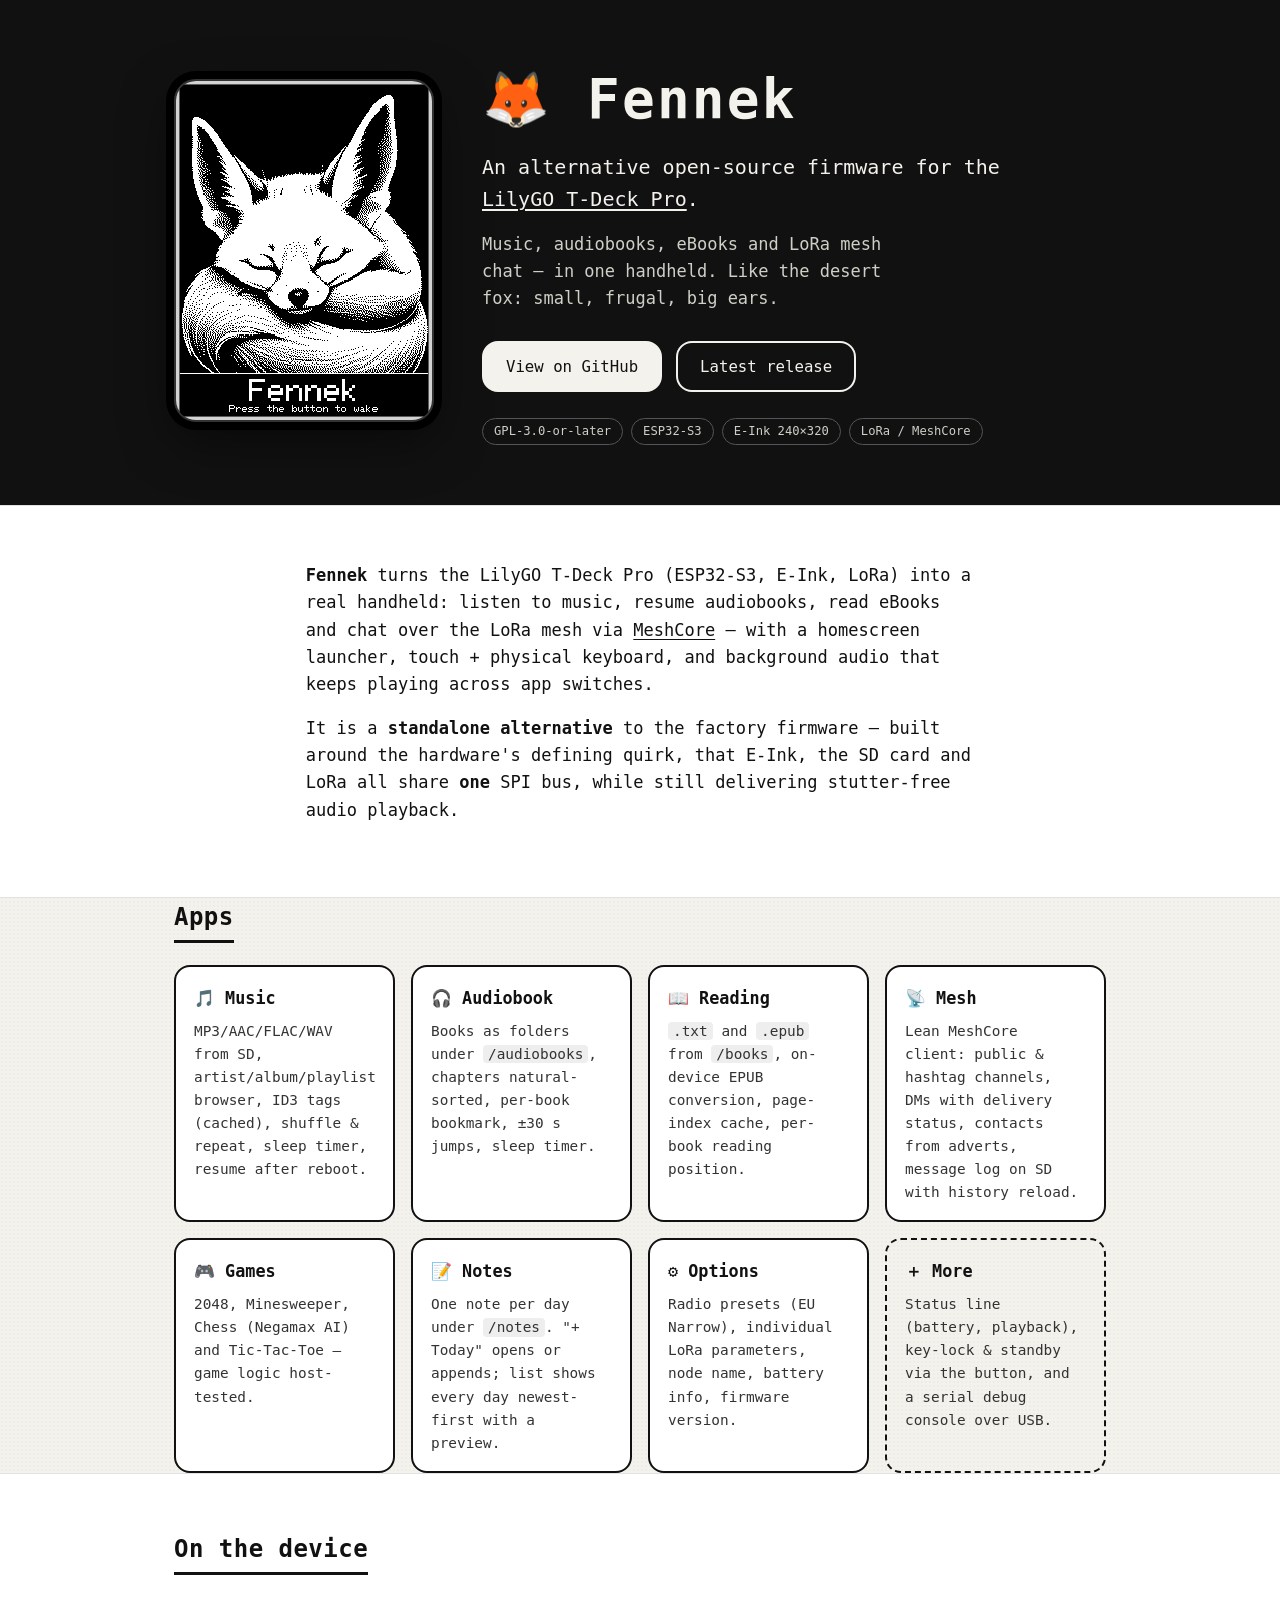
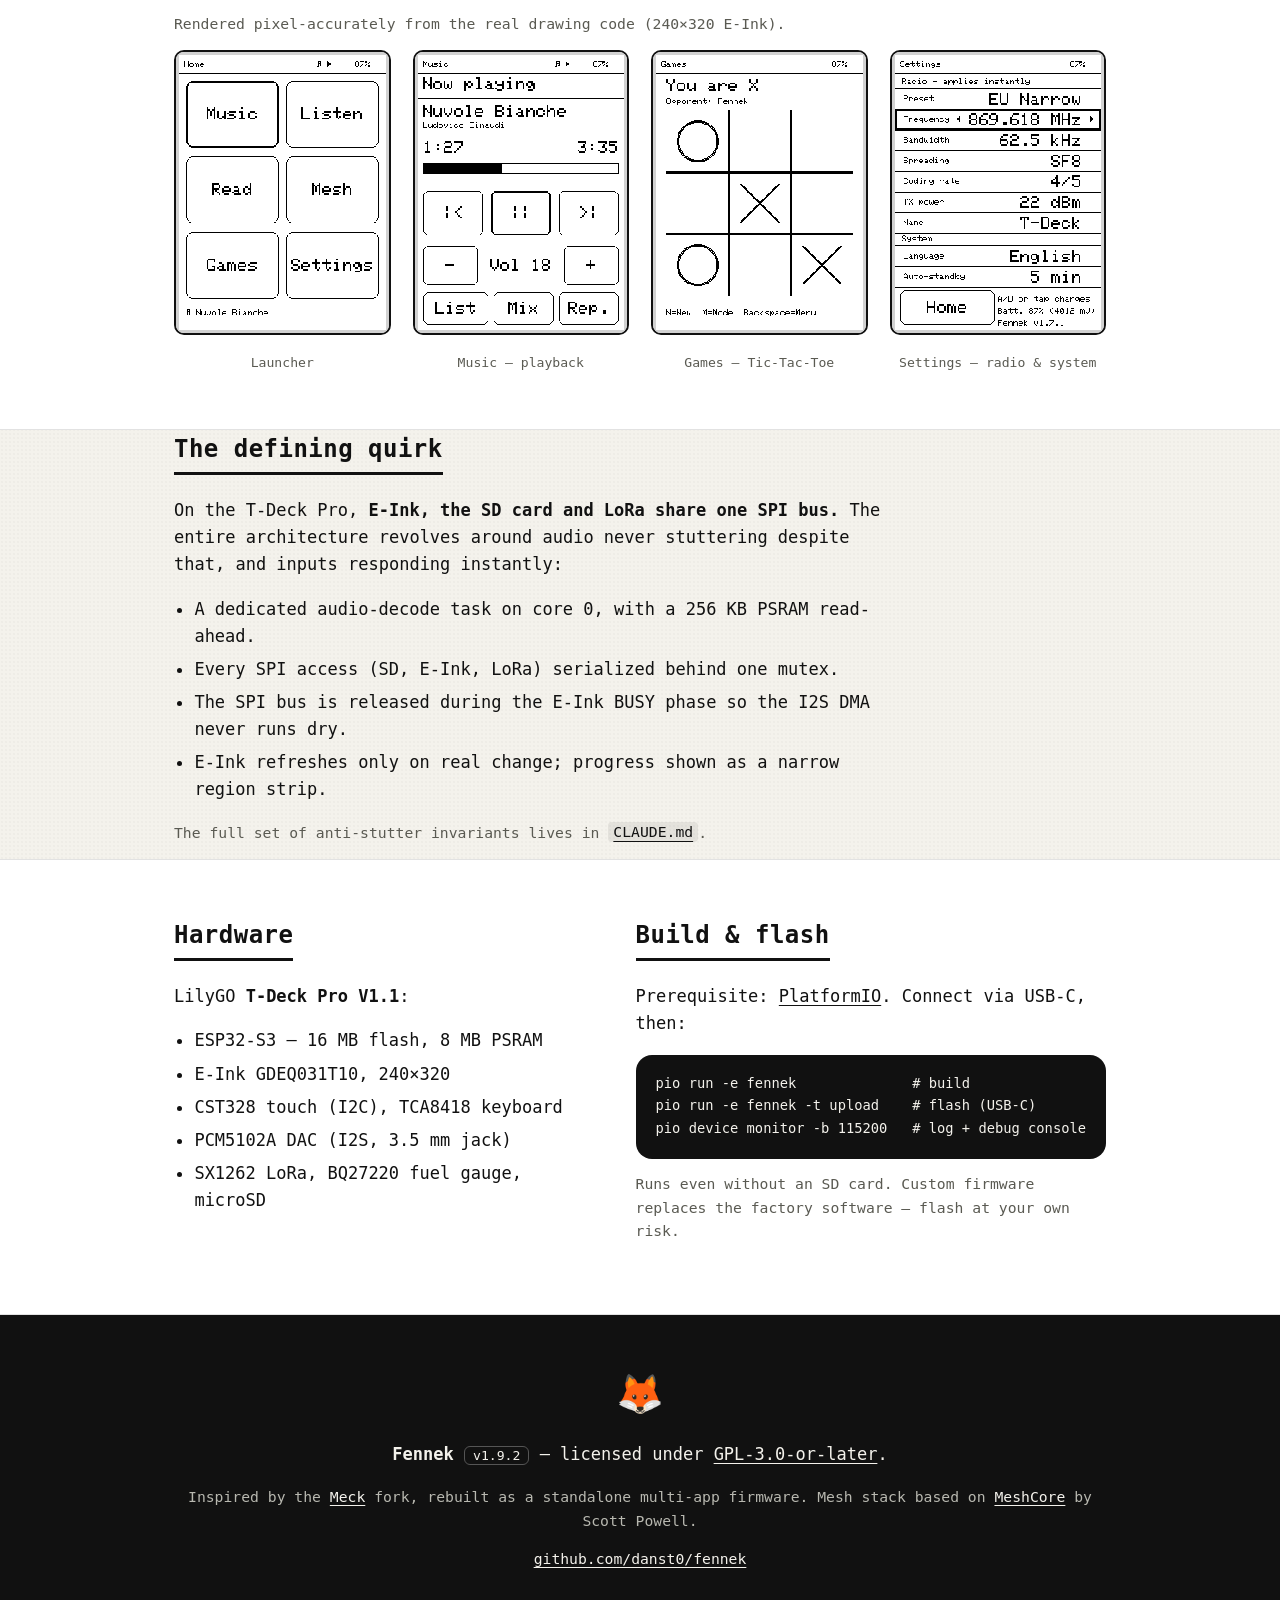
==== web/index.html @ 431bfd3c "docs: add fennek.dumke.me landing page + announcement post Landing page (web/) in the device's E-Ink" ====
<!DOCTYPE html>
<html lang="en">
<head>
<meta charset="utf-8">
<meta name="viewport" content="width=device-width, initial-scale=1">
<title>Fennek — alternative open-source firmware for the LilyGO T-Deck Pro</title>
<meta name="description" content="Fennek turns the LilyGO T-Deck Pro into a real handheld: music, audiobooks, eBooks and LoRa mesh chat in one device. Open-source (GPL-3.0+), ESP32-S3, E-Ink.">
<meta name="author" content="Daniel Dumke">
<link rel="icon" href="data:image/svg+xml,<svg xmlns='http://www.w3.org/2000/svg' viewBox='0 0 100 100'><text y='.9em' font-size='90'>🦊</text></svg>">

<!-- Open Graph / social cards -->
<meta property="og:type" content="website">
<meta property="og:title" content="🦊 Fennek — alternative firmware for the LilyGO T-Deck Pro">
<meta property="og:description" content="Music, audiobooks, eBooks and LoRa mesh chat — in one handheld. Open-source, ESP32-S3, E-Ink.">
<meta property="og:image" content="https://fennek.dumke.me/assets/sleep.png">
<meta property="og:url" content="https://fennek.dumke.me/">
<meta name="twitter:card" content="summary_large_image">

<link rel="stylesheet" href="styles.css">
</head>
<body>

<!-- ===== Hero: the sleeping fennec ===== -->
<header class="hero">
  <div class="hero-inner">
    <figure class="hero-art">
      <img src="assets/sleep.png" alt="A sleeping fennec fox rendered on the T-Deck Pro E-Ink standby screen" width="492" height="654">
    </figure>
    <div class="hero-copy">
      <h1>🦊&nbsp;Fennek</h1>
      <p class="tagline">An alternative open-source firmware for the<br>
        <a href="https://www.lilygo.cc/products/t-deck-pro">LilyGO&nbsp;T-Deck&nbsp;Pro</a>.</p>
      <p class="lede">Music, audiobooks, eBooks and LoRa mesh chat&nbsp;— in one handheld.
        Like the desert fox: small, frugal, big&nbsp;ears.</p>
      <nav class="cta">
        <a class="btn btn-primary" href="https://github.com/danst0/fennek">View on GitHub</a>
        <a class="btn" href="https://github.com/danst0/fennek/releases/latest">Latest release</a>
      </nav>
      <p class="badges">
        <span class="chip">GPL-3.0-or-later</span>
        <span class="chip">ESP32-S3</span>
        <span class="chip">E-Ink 240×320</span>
        <span class="chip">LoRa&nbsp;/&nbsp;MeshCore</span>
      </p>
    </div>
  </div>
</header>

<main>

  <!-- ===== Intro ===== -->
  <section class="band">
    <div class="wrap prose">
      <p><strong>Fennek</strong> turns the LilyGO T-Deck Pro (ESP32-S3, E-Ink, LoRa)
      into a real handheld: listen to music, resume audiobooks, read eBooks and
      chat over the LoRa mesh via <a href="https://github.com/ripplebiz/MeshCore">MeshCore</a>
      — with a homescreen launcher, touch&nbsp;+ physical keyboard, and background
      audio that keeps playing across app switches.</p>
      <p>It is a <strong>standalone alternative</strong> to the factory firmware —
      built around the hardware's defining quirk, that E-Ink, the SD card and LoRa
      all share <strong>one</strong> SPI bus, while still delivering stutter-free
      audio playback.</p>
    </div>
  </section>

  <!-- ===== Apps ===== -->
  <section class="wrap" id="apps">
    <h2>Apps</h2>
    <div class="tiles">
      <article class="tile"><h3>🎵 Music</h3><p>MP3/AAC/FLAC/WAV from SD, artist/album/playlist browser, ID3 tags (cached), shuffle &amp; repeat, sleep timer, resume after reboot.</p></article>
      <article class="tile"><h3>🎧 Audiobook</h3><p>Books as folders under <code>/audiobooks</code>, chapters natural-sorted, per-book bookmark, ±30&nbsp;s jumps, sleep timer.</p></article>
      <article class="tile"><h3>📖 Reading</h3><p><code>.txt</code> and <code>.epub</code> from <code>/books</code>, on-device EPUB conversion, page-index cache, per-book reading position.</p></article>
      <article class="tile"><h3>📡 Mesh</h3><p>Lean MeshCore client: public &amp; hashtag channels, DMs with delivery status, contacts from adverts, message log on SD with history reload.</p></article>
      <article class="tile"><h3>🎮 Games</h3><p>2048, Minesweeper, Chess (Negamax AI) and Tic-Tac-Toe — game logic host-tested.</p></article>
      <article class="tile"><h3>📝 Notes</h3><p>One note per day under <code>/notes</code>. "+ Today" opens or appends; list shows every day newest-first with a preview.</p></article>
      <article class="tile"><h3>⚙️ Options</h3><p>Radio presets (EU Narrow), individual LoRa parameters, node name, battery info, firmware version.</p></article>
      <article class="tile tile-muted"><h3>＋ More</h3><p>Status line (battery, playback), key-lock &amp; standby via the button, and a serial debug console over USB.</p></article>
    </div>
  </section>

  <!-- ===== Screenshots ===== -->
  <section class="band" id="screens">
    <div class="wrap">
      <h2>On the device</h2>
      <p class="sub">Rendered pixel-accurately from the real drawing code (240×320 E-Ink).</p>
      <div class="gallery">
        <figure><img src="assets/launcher.png" alt="Launcher app picker" loading="lazy"><figcaption>Launcher</figcaption></figure>
        <figure><img src="assets/music.png" alt="Music playback screen" loading="lazy"><figcaption>Music — playback</figcaption></figure>
        <figure><img src="assets/games-ttt.png" alt="Tic-Tac-Toe game" loading="lazy"><figcaption>Games — Tic-Tac-Toe</figcaption></figure>
        <figure><img src="assets/settings.png" alt="Settings screen" loading="lazy"><figcaption>Settings — radio &amp; system</figcaption></figure>
      </div>
    </div>
  </section>

  <!-- ===== The quirk ===== -->
  <section class="wrap" id="engineering">
    <h2>The defining quirk</h2>
    <div class="prose quirk">
      <p>On the T-Deck Pro, <strong>E-Ink, the SD card and LoRa share one SPI bus.</strong>
      The entire architecture revolves around audio never stuttering despite that,
      and inputs responding instantly:</p>
      <ul>
        <li>A dedicated audio-decode task on core&nbsp;0, with a 256&nbsp;KB PSRAM read-ahead.</li>
        <li>Every SPI access (SD, E-Ink, LoRa) serialized behind one mutex.</li>
        <li>The SPI bus is released during the E-Ink BUSY phase so the I2S DMA never runs dry.</li>
        <li>E-Ink refreshes only on real change; progress shown as a narrow region strip.</li>
      </ul>
      <p class="sub">The full set of anti-stutter invariants lives in
      <a href="https://github.com/danst0/fennek/blob/main/CLAUDE.md"><code>CLAUDE.md</code></a>.</p>
    </div>
  </section>

  <!-- ===== Hardware + Build ===== -->
  <section class="band" id="hardware">
    <div class="wrap two-col">
      <div class="prose">
        <h2>Hardware</h2>
        <p>LilyGO <strong>T-Deck Pro V1.1</strong>:</p>
        <ul>
          <li>ESP32-S3 — 16&nbsp;MB flash, 8&nbsp;MB PSRAM</li>
          <li>E-Ink GDEQ031T10, 240×320</li>
          <li>CST328 touch (I2C), TCA8418 keyboard</li>
          <li>PCM5102A DAC (I2S, 3.5&nbsp;mm jack)</li>
          <li>SX1262 LoRa, BQ27220 fuel gauge, microSD</li>
        </ul>
      </div>
      <div class="prose">
        <h2>Build &amp; flash</h2>
        <p>Prerequisite: <a href="https://platformio.org/">PlatformIO</a>. Connect via USB-C, then:</p>
<pre><code>pio run -e fennek              # build
pio run -e fennek -t upload    # flash (USB-C)
pio device monitor -b 115200   # log + debug console</code></pre>
        <p class="sub">Runs even without an SD card. Custom firmware replaces the
        factory software — flash at your own risk.</p>
      </div>
    </div>
  </section>

</main>

<!-- ===== Footer ===== -->
<footer>
  <div class="wrap">
    <p class="foot-fox">🦊</p>
    <p><strong>Fennek</strong> <span class="ver">v1.9.2</span> — licensed under
      <a href="https://github.com/danst0/fennek/blob/main/LICENSE">GPL-3.0-or-later</a>.</p>
    <p class="sub">Inspired by the <a href="https://github.com/pelgraine/Meck">Meck</a> fork,
      rebuilt as a standalone multi-app firmware. Mesh stack based on
      <a href="https://github.com/ripplebiz/MeshCore">MeshCore</a> by Scott Powell.</p>
    <p class="sub"><a href="https://github.com/danst0/fennek">github.com/danst0/fennek</a></p>
  </div>
</footer>

</body>
</html>
---- web/styles.css ----
/* ===== Fennek landing page — E-Ink aesthetic =====
   Monochrome, monospace, rounded "tile" borders echoing the device launcher. */

:root {
  --ink:   #111111;   /* E-Ink black  */
  --paper: #f4f2ec;   /* warm paper   */
  --paper-pure: #ffffff;
  --line:  #111111;
  --muted: #5a5a52;
  --radius: 16px;      /* launcher tile corner radius */
  --mono: "DejaVu Sans Mono", "SFMono-Regular", "Menlo", "Consolas",
          ui-monospace, monospace;
}

* { box-sizing: border-box; }

html { -webkit-text-size-adjust: 100%; }

body {
  margin: 0;
  background: var(--paper);
  color: var(--ink);
  font-family: var(--mono);
  font-size: 17px;
  line-height: 1.6;
  /* subtle paper grain */
  background-image: radial-gradient(rgba(17,17,17,.025) 1px, transparent 1px);
  background-size: 4px 4px;
}

a { color: var(--ink); text-underline-offset: 3px; }
a:hover { text-decoration: none; background: var(--ink); color: var(--paper); }

code {
  font-family: var(--mono);
  background: rgba(17,17,17,.07);
  padding: .08em .35em;
  border-radius: 4px;
}

.wrap { max-width: 980px; margin: 0 auto; padding: 0 24px; }

h2 {
  font-size: 1.5rem;
  letter-spacing: .02em;
  border-bottom: 3px solid var(--line);
  display: inline-block;
  padding-bottom: 4px;
  margin: 0 0 22px;
}
h3 { font-size: 1.05rem; margin: 0 0 8px; }

.sub   { color: var(--muted); font-size: .92rem; }
.prose p { margin: 0 0 1em; }

/* ===== Hero ===== */
.hero {
  background: var(--ink);
  color: var(--paper);
  border-bottom: 4px solid var(--ink);
}
.hero-inner {
  max-width: 980px;
  margin: 0 auto;
  padding: 56px 24px;
  display: flex;
  gap: 48px;
  align-items: center;
  flex-wrap: wrap;
}
.hero-art {
  margin: 0;
  flex: 0 0 auto;
}
.hero-art img {
  display: block;
  width: 260px;
  max-width: 60vw;
  height: auto;
  /* the PNG is white-on-black; sit it in a soft device frame */
  border: 2px solid #333;
  border-radius: 22px;
  box-shadow: 0 0 0 8px #000, 0 18px 50px rgba(0,0,0,.5);
  image-rendering: pixelated;     /* keep the dithered E-Ink crisp */
}
.hero-copy { flex: 1 1 360px; }
.hero-copy h1 {
  font-size: 3.4rem;
  margin: 0 0 8px;
  letter-spacing: .04em;
}
.tagline { font-size: 1.25rem; margin: 0 0 16px; }
.tagline a { color: var(--paper); }
.lede { color: #cfcfc7; max-width: 42ch; margin: 0 0 28px; }

.cta { display: flex; gap: 14px; flex-wrap: wrap; margin-bottom: 26px; }
.btn {
  font-family: var(--mono);
  font-size: .98rem;
  text-decoration: none;
  color: var(--paper);
  border: 2px solid var(--paper);
  border-radius: var(--radius);
  padding: 11px 22px;
  transition: transform .04s ease;
}
.btn:hover { background: var(--paper); color: var(--ink); }
.btn:active { transform: translateY(1px); }
.btn-primary { background: var(--paper); color: var(--ink); }
.btn-primary:hover { background: transparent; color: var(--paper); }

.badges { display: flex; gap: 8px; flex-wrap: wrap; margin: 0; }
.chip {
  font-size: .76rem;
  border: 1px solid #555;
  border-radius: 999px;
  padding: 3px 11px;
  color: #cfcfc7;
}

/* ===== Bands & sections ===== */
section { padding: 56px 0; }
.band { background: var(--paper-pure); border-top: 1px solid rgba(17,17,17,.12); border-bottom: 1px solid rgba(17,17,17,.12); }
.band .prose, .prose { max-width: 70ch; }

/* ===== App tiles (echo the launcher grid) ===== */
.tiles {
  display: grid;
  grid-template-columns: repeat(auto-fill, minmax(220px, 1fr));
  gap: 16px;
}
.tile {
  border: 2px solid var(--line);
  border-radius: var(--radius);
  background: var(--paper-pure);
  padding: 18px 18px 16px;
}
.tile p { margin: 0; font-size: .9rem; color: #333; }
.tile-muted { background: transparent; border-style: dashed; }

/* ===== Screenshot gallery ===== */
.gallery {
  display: grid;
  grid-template-columns: repeat(auto-fit, minmax(160px, 1fr));
  gap: 22px;
  margin-top: 8px;
}
.gallery figure { margin: 0; text-align: center; }
.gallery img {
  width: 100%;
  max-width: 220px;
  height: auto;
  border: 2px solid var(--line);
  border-radius: 10px;
  background: #fff;
  image-rendering: pixelated;
}
.gallery figcaption { font-size: .82rem; color: var(--muted); margin-top: 8px; }

/* ===== Quirk / lists ===== */
.quirk ul, .prose ul { padding-left: 1.2em; margin: 0 0 1em; }
.quirk li, .prose li { margin: .35em 0; }

pre {
  background: var(--ink);
  color: var(--paper);
  border-radius: var(--radius);
  padding: 18px 20px;
  overflow-x: auto;
  font-size: .86rem;
  line-height: 1.5;
}
pre code { background: none; padding: 0; }

.two-col { display: grid; grid-template-columns: 1fr 1fr; gap: 48px; }

/* ===== Footer ===== */
footer {
  background: var(--ink);
  color: var(--paper);
  padding: 48px 0;
  text-align: center;
}
footer a { color: var(--paper); }
footer .sub { color: #b8b8b0; }
.foot-fox { font-size: 2.4rem; margin: 0 0 8px; }
.ver {
  border: 1px solid #555;
  border-radius: 6px;
  padding: 1px 8px;
  font-size: .82rem;
}

/* ===== Responsive ===== */
@media (max-width: 760px) {
  .hero-inner { padding: 40px 22px; gap: 32px; justify-content: center; text-align: center; }
  .hero-copy { flex-basis: 100%; }
  .hero-copy h1 { font-size: 2.6rem; }
  .lede { margin-left: auto; margin-right: auto; }
  .cta, .badges { justify-content: center; }
  .two-col { grid-template-columns: 1fr; gap: 32px; }
}
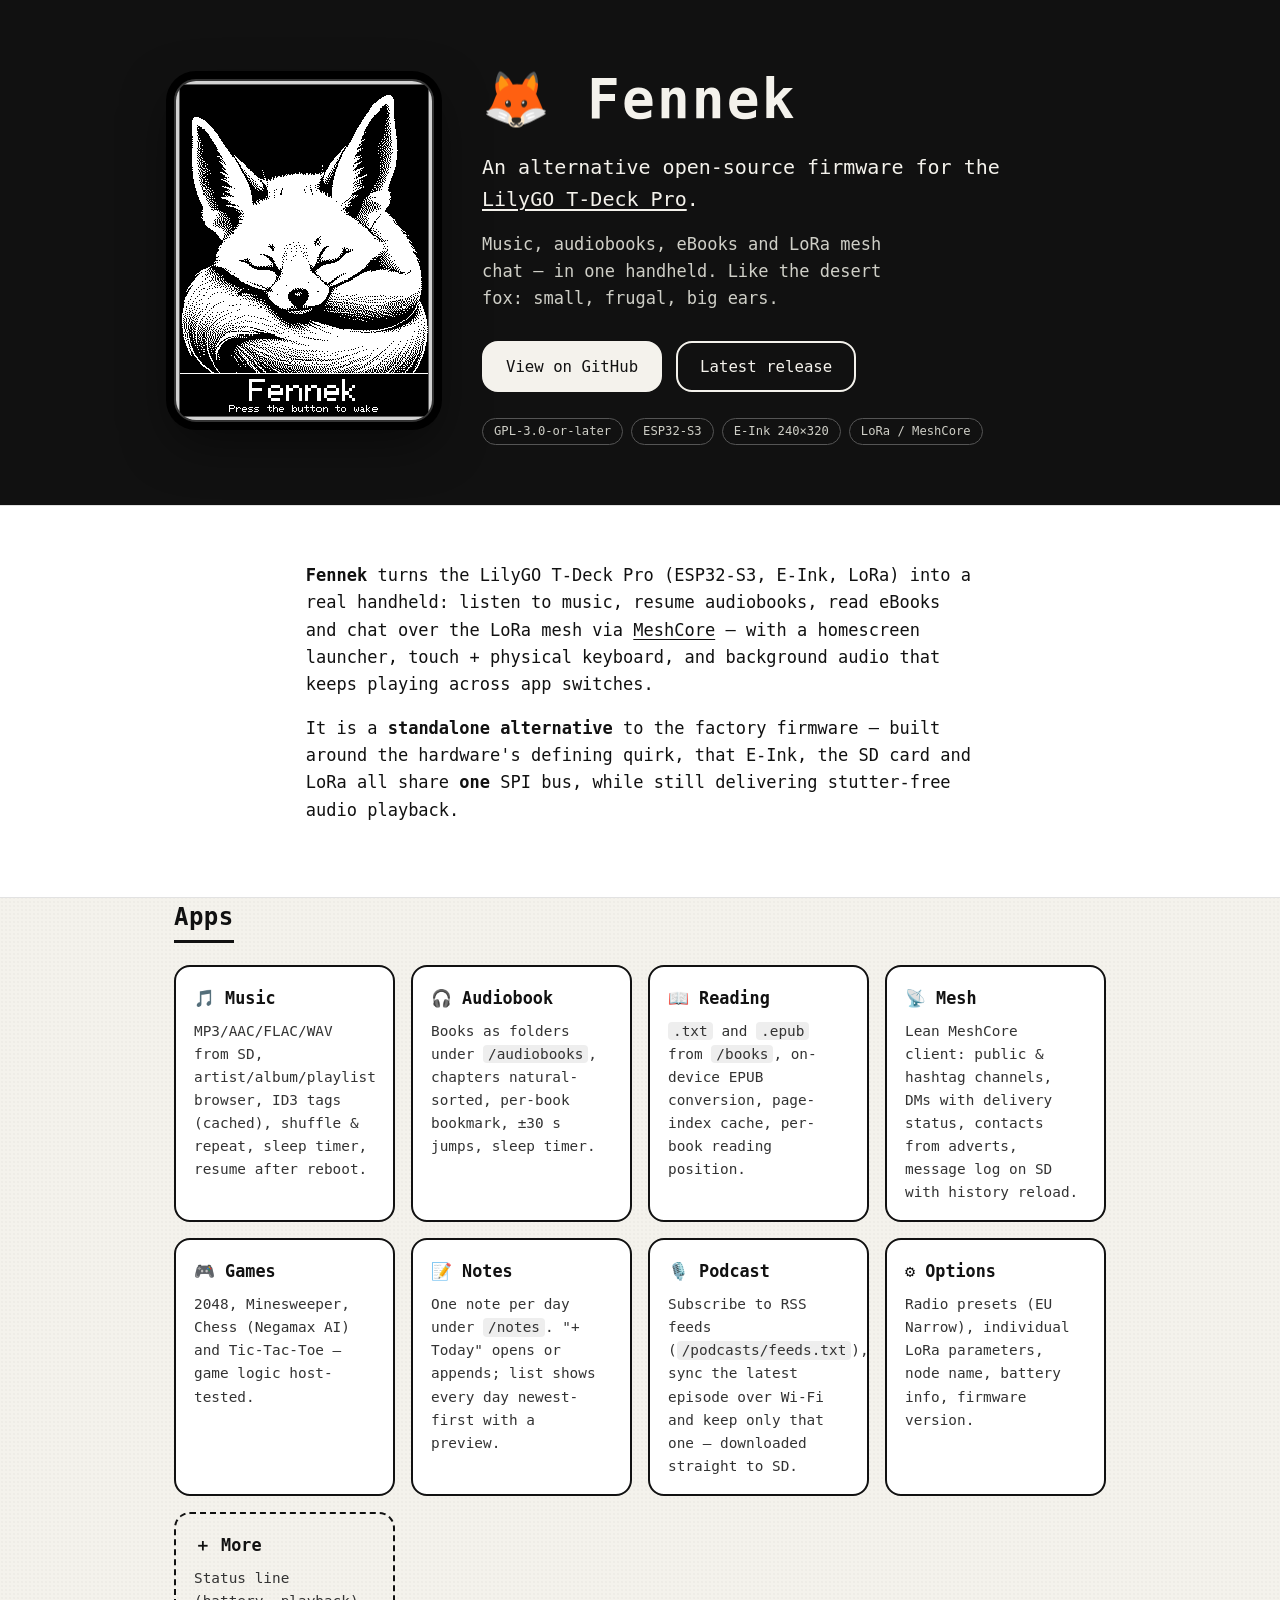
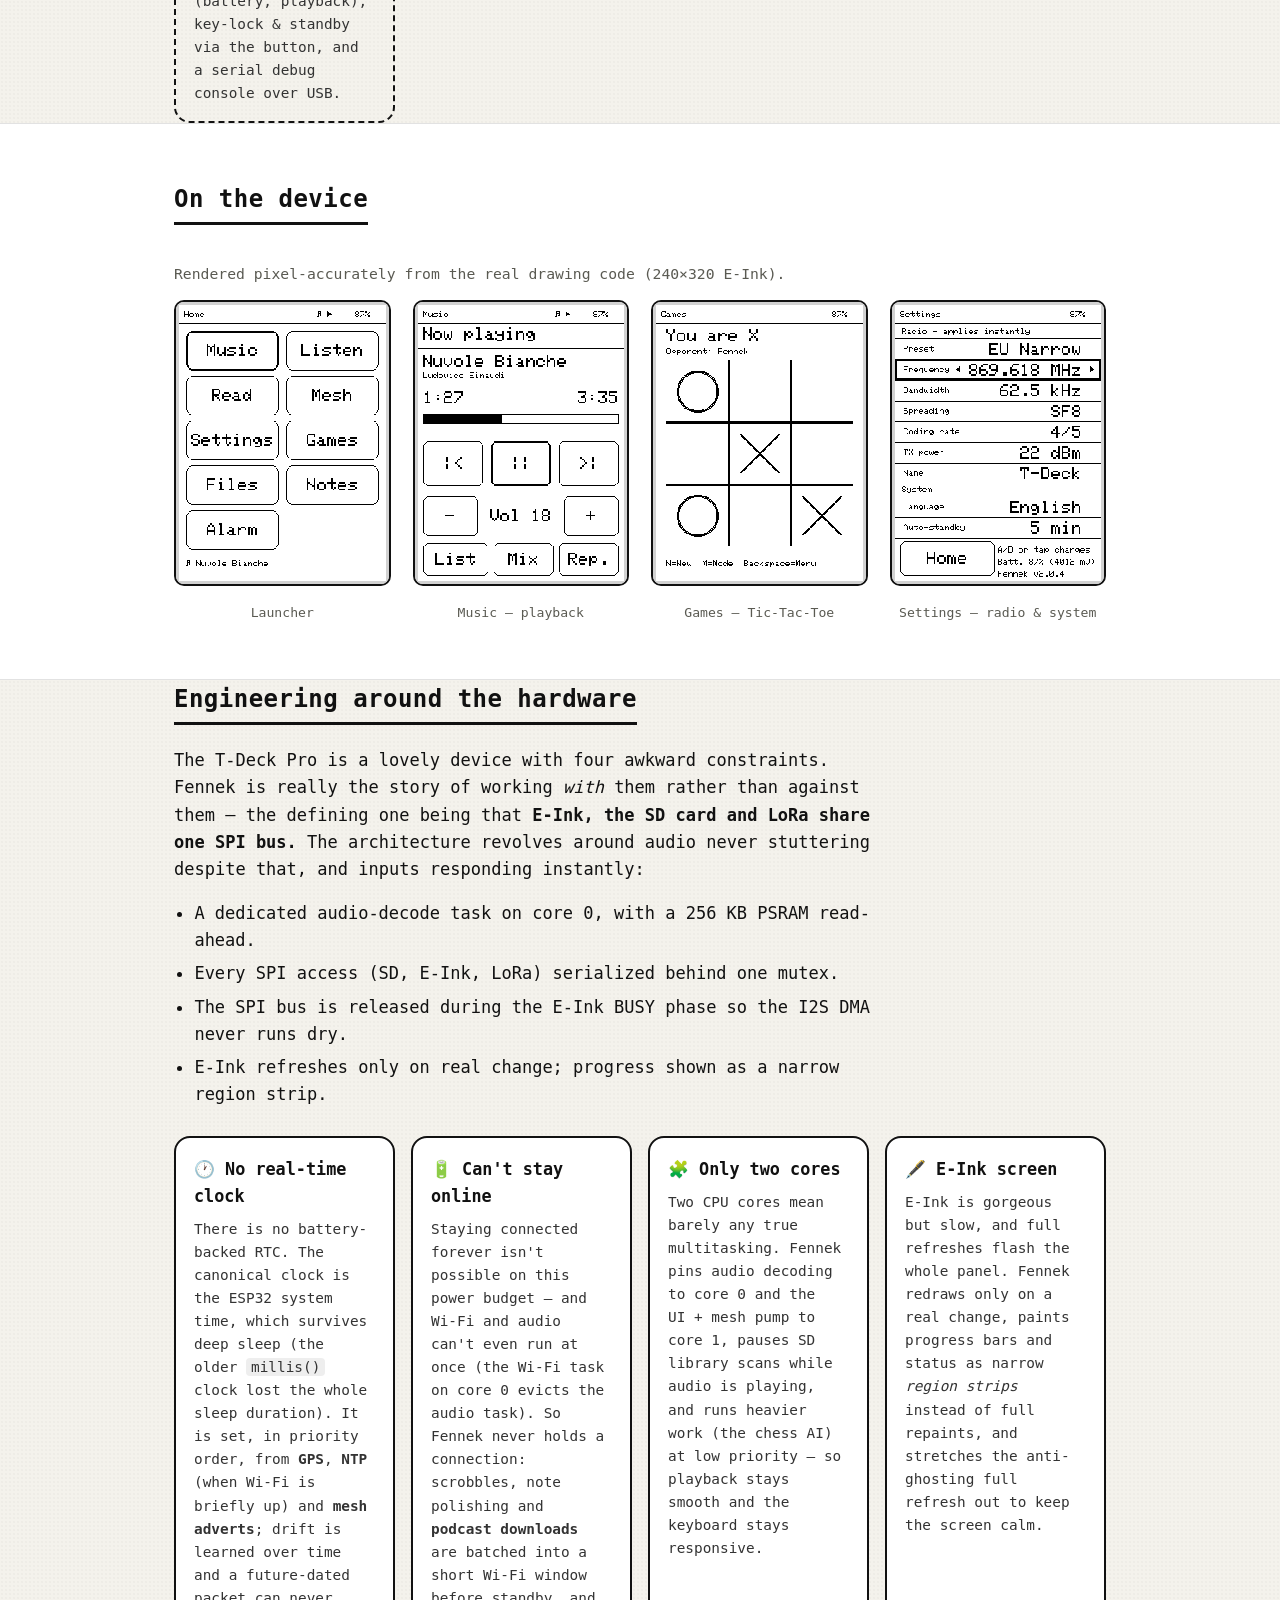
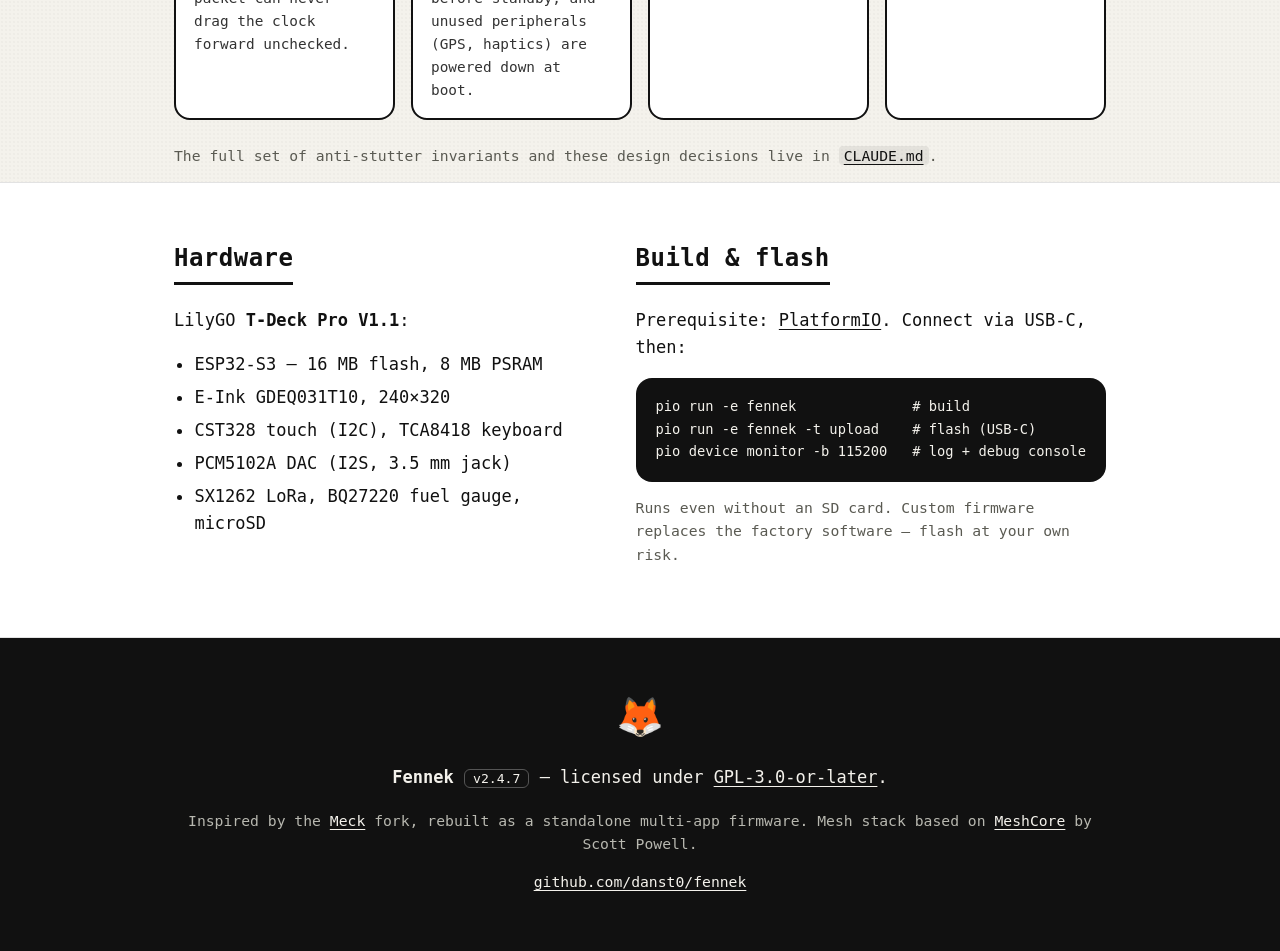
==== commit eb9b5b07: "feat(podcast): Podcast-App mit RSS-Sync + Geraete-Herausforderungen in Doku/Webseite (v2.4.7) - Neue" ====
--- a/web/index.html
+++ b/web/index.html
@@ -73,6 +73,7 @@
       <article class="tile"><h3>📡 Mesh</h3><p>Lean MeshCore client: public &amp; hashtag channels, DMs with delivery status, contacts from adverts, message log on SD with history reload.</p></article>
       <article class="tile"><h3>🎮 Games</h3><p>2048, Minesweeper, Chess (Negamax AI) and Tic-Tac-Toe — game logic host-tested.</p></article>
       <article class="tile"><h3>📝 Notes</h3><p>One note per day under <code>/notes</code>. "+ Today" opens or appends; list shows every day newest-first with a preview.</p></article>
+      <article class="tile"><h3>🎙️ Podcast</h3><p>Subscribe to RSS feeds (<code>/podcasts/feeds.txt</code>), sync the latest episode over Wi-Fi and keep only that one — downloaded straight to SD.</p></article>
       <article class="tile"><h3>⚙️ Options</h3><p>Radio presets (EU Narrow), individual LoRa parameters, node name, battery info, firmware version.</p></article>
       <article class="tile tile-muted"><h3>＋ More</h3><p>Status line (battery, playback), key-lock &amp; standby via the button, and a serial debug console over USB.</p></article>
     </div>
@@ -92,22 +93,60 @@
     </div>
   </section>
 
-  <!-- ===== The quirk ===== -->
+  <!-- ===== Engineering ===== -->
   <section class="wrap" id="engineering">
-    <h2>The defining quirk</h2>
+    <h2>Engineering around the hardware</h2>
     <div class="prose quirk">
-      <p>On the T-Deck Pro, <strong>E-Ink, the SD card and LoRa share one SPI bus.</strong>
-      The entire architecture revolves around audio never stuttering despite that,
-      and inputs responding instantly:</p>
+      <p>The T-Deck Pro is a lovely device with four awkward constraints. Fennek is
+      really the story of working <em>with</em> them rather than against them — the
+      defining one being that <strong>E-Ink, the SD card and LoRa share one SPI bus.</strong>
+      The architecture revolves around audio never stuttering despite that, and
+      inputs responding instantly:</p>
       <ul>
         <li>A dedicated audio-decode task on core&nbsp;0, with a 256&nbsp;KB PSRAM read-ahead.</li>
         <li>Every SPI access (SD, E-Ink, LoRa) serialized behind one mutex.</li>
         <li>The SPI bus is released during the E-Ink BUSY phase so the I2S DMA never runs dry.</li>
         <li>E-Ink refreshes only on real change; progress shown as a narrow region strip.</li>
       </ul>
-      <p class="sub">The full set of anti-stutter invariants lives in
-      <a href="https://github.com/danst0/fennek/blob/main/CLAUDE.md"><code>CLAUDE.md</code></a>.</p>
     </div>
+
+    <div class="tiles" style="margin-top:28px">
+      <article class="tile">
+        <h3>🕐 No real-time clock</h3>
+        <p>There is no battery-backed RTC. The canonical clock is the ESP32 system
+        time, which survives deep sleep (the older <code>millis()</code> clock lost
+        the whole sleep duration). It is set, in priority order, from <strong>GPS</strong>,
+        <strong>NTP</strong> (when Wi-Fi is briefly up) and <strong>mesh adverts</strong>;
+        drift is learned over time and a future-dated packet can never drag the
+        clock forward unchecked.</p>
+      </article>
+      <article class="tile">
+        <h3>🔋 Can't stay online</h3>
+        <p>Staying connected forever isn't possible on this power budget — and Wi-Fi
+        and audio can't even run at once (the Wi-Fi task on core&nbsp;0 evicts the
+        audio task). So Fennek never holds a connection: scrobbles, note polishing
+        and <strong>podcast downloads</strong> are batched into a short Wi-Fi window
+        before standby, and unused peripherals (GPS, haptics) are powered down at boot.</p>
+      </article>
+      <article class="tile">
+        <h3>🧩 Only two cores</h3>
+        <p>Two CPU cores mean barely any true multitasking. Fennek pins audio
+        decoding to core&nbsp;0 and the UI&nbsp;+ mesh pump to core&nbsp;1, pauses SD
+        library scans while audio is playing, and runs heavier work (the chess AI)
+        at low priority — so playback stays smooth and the keyboard stays responsive.</p>
+      </article>
+      <article class="tile">
+        <h3>🖋️ E-Ink screen</h3>
+        <p>E-Ink is gorgeous but slow, and full refreshes flash the whole panel. Fennek
+        redraws only on a real change, paints progress bars and status as narrow
+        <em>region strips</em> instead of full repaints, and stretches the
+        anti-ghosting full refresh out to keep the screen calm.</p>
+      </article>
+    </div>
+
+    <p class="sub" style="margin-top:24px">The full set of anti-stutter invariants and
+    these design decisions live in
+    <a href="https://github.com/danst0/fennek/blob/main/CLAUDE.md"><code>CLAUDE.md</code></a>.</p>
   </section>
 
   <!-- ===== Hardware + Build ===== -->
@@ -142,7 +181,7 @@
 <footer>
   <div class="wrap">
     <p class="foot-fox">🦊</p>
-    <p><strong>Fennek</strong> <span class="ver">v1.9.2</span> — licensed under
+    <p><strong>Fennek</strong> <span class="ver">v2.4.7</span> — licensed under
       <a href="https://github.com/danst0/fennek/blob/main/LICENSE">GPL-3.0-or-later</a>.</p>
     <p class="sub">Inspired by the <a href="https://github.com/pelgraine/Meck">Meck</a> fork,
       rebuilt as a standalone multi-app firmware. Mesh stack based on
